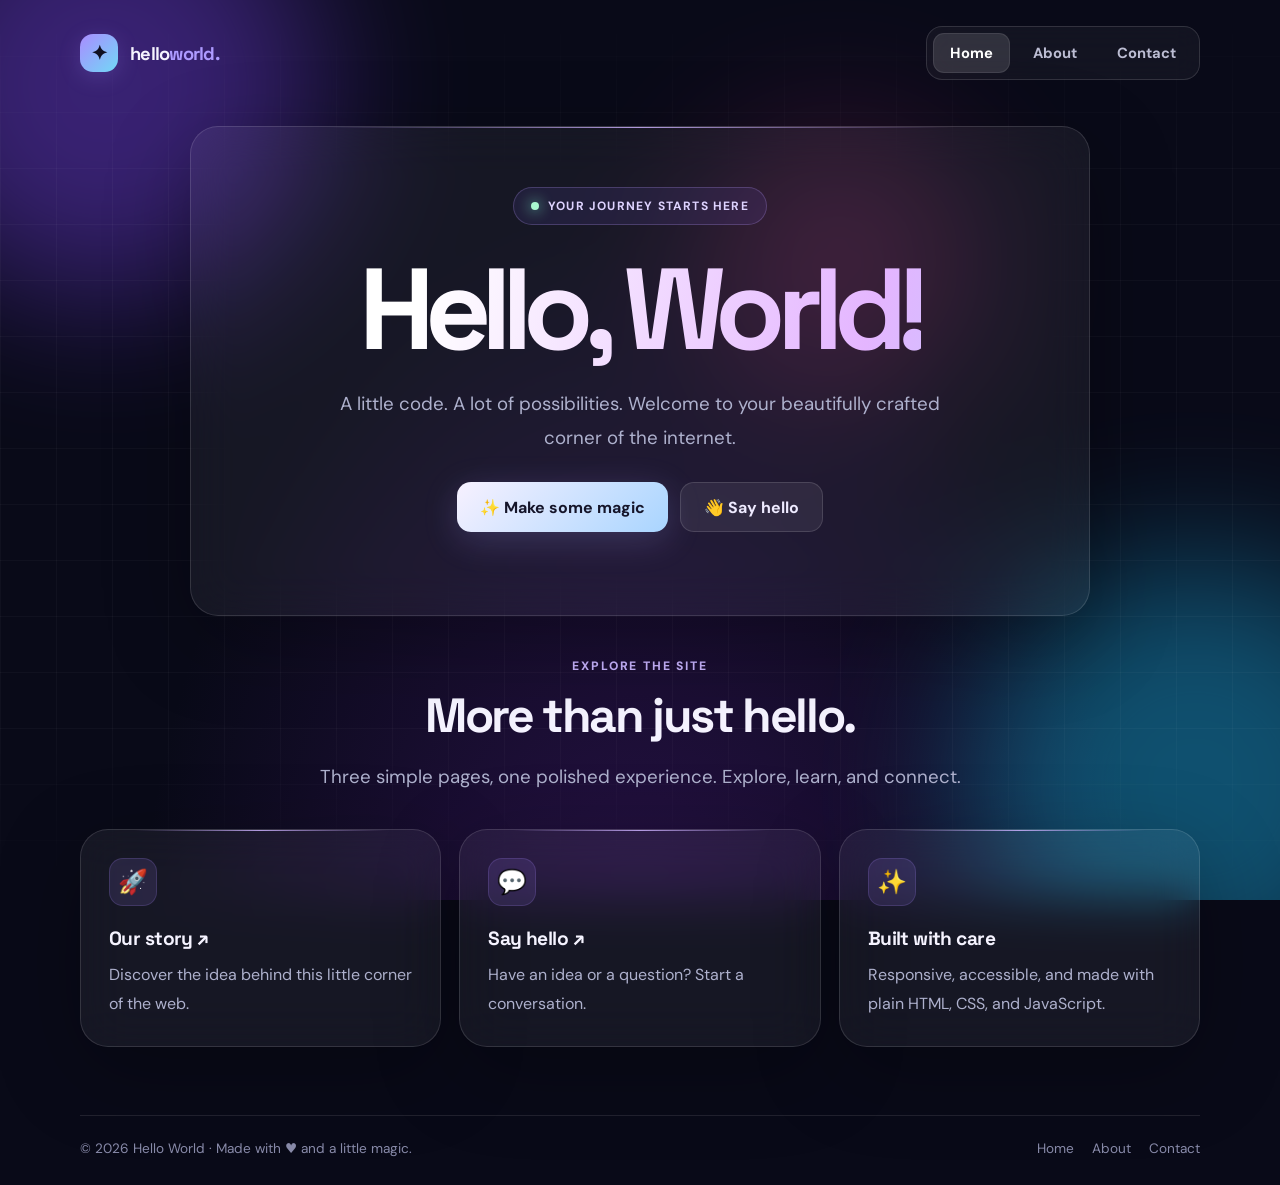
==== index.html @ 331b82f9 "added about, contact, index, readme.md, script and styless" ====
<!DOCTYPE html><html lang="en"><head><meta charset="UTF-8"><meta name="viewport" content="width=device-width,initial-scale=1.0"><meta name="theme-color" content="#090a18"><meta name="description" content="A beautiful Hello World starter website."><title>Home | Hello World</title><link rel="stylesheet" href="styles.css"></head><body><div class="background" aria-hidden="true"><div class="orb one"></div><div class="orb two"></div><div class="orb three"></div><div class="grid-bg"></div></div>
<div class="site-shell"><header class="site-header"><a class="brand" href="index.html" aria-label="Hello World home"><span class="brand-icon">✦</span><span class="brand-name">hello<b>world.</b></span></a><nav class="nav" aria-label="Main navigation"><a href="index.html" aria-current="page">Home</a><a href="about.html" >About</a><a href="contact.html" >Contact</a></nav></header><main><section class="hero-card glass"><div class="hero"><div class="pill"><span class="dot"></span> Your journey starts here</div><h1><span class="gradient-text">Hello, World!</span></h1><p>A little code. A lot of possibilities. Welcome to your beautifully crafted corner of the internet.</p><div class="actions"><button class="button primary" type="button" id="magic">✨ Make some magic</button><button class="button secondary" type="button" id="greeting">👋 Say hello</button></div><div class="status" id="status" role="status" aria-live="polite"></div></div></section><section aria-labelledby="explore-title"><div class="section-title"><span class="eyebrow">Explore the site</span><h2 class="section-heading" id="explore-title">More than just hello.</h2><p class="section-lead">Three simple pages, one polished experience. Explore, learn, and connect.</p></div><div class="features"><a class="feature glass" href="about.html"><span class="feature-icon" aria-hidden="true">🚀</span><h3>Our story ↗</h3><p>Discover the idea behind this little corner of the web.</p></a><a class="feature glass" href="contact.html"><span class="feature-icon" aria-hidden="true">💬</span><h3>Say hello ↗</h3><p>Have an idea or a question? Start a conversation.</p></a><div class="feature glass"><span class="feature-icon" aria-hidden="true">✨</span><h3>Built with care</h3><p>Responsive, accessible, and made with plain HTML, CSS, and JavaScript.</p></div></div></section></main><footer class="footer"><span>© <span id="year"></span> Hello World · Made with ♥ and a little magic.</span><div class="footer-links"><a href="index.html">Home</a><a href="about.html">About</a><a href="contact.html">Contact</a></div></footer></div><script src="script.js" defer></script></body></html>
---- styles.css ----
@import url('https://fonts.googleapis.com/css2?family=DM+Sans:wght@400;500;600;700&family=Space+Grotesk:wght@400;500;600;700&display=swap');
:root{color-scheme:dark;--bg:#090a18;--surface:rgba(255,255,255,.055);--surface-hover:rgba(255,255,255,.085);--border:rgba(255,255,255,.13);--text:#f5f3ff;--muted:#aeb1cd;--purple:#ad8bff;--cyan:#8ad8ff;--mint:#a9f5cf;--shadow:0 24px 85px rgba(0,0,0,.28)}
*{box-sizing:border-box}html{scroll-behavior:smooth}body{margin:0;min-height:100vh;font-family:'DM Sans',Inter,ui-sans-serif,system-ui,sans-serif;color:var(--text);background:var(--bg);overflow-x:hidden}button,input,textarea{font:inherit}button,a{-webkit-tap-highlight-color:transparent}a{color:inherit;text-decoration:none}button:focus-visible,a:focus-visible,input:focus-visible,textarea:focus-visible{outline:3px solid #c7b5ff;outline-offset:3px}
.background{position:fixed;inset:0;overflow:hidden;z-index:-2;pointer-events:none;background:radial-gradient(ellipse at 50% 115%,#281148 0%,transparent 56%),var(--bg)}.orb{position:absolute;border-radius:50%;filter:blur(75px);opacity:.4;animation:float 13s ease-in-out infinite alternate}.orb.one{width:430px;height:430px;left:-110px;top:-130px;background:#8046fa}.orb.two{width:450px;height:450px;right:-140px;bottom:-110px;background:#1ab9f1;animation-delay:-5s}.orb.three{width:270px;height:270px;left:55%;top:14%;background:#f43da0;animation-delay:-8s;opacity:.2}.grid-bg{position:absolute;inset:0;background-image:linear-gradient(rgba(255,255,255,.033) 1px,transparent 1px),linear-gradient(90deg,rgba(255,255,255,.033) 1px,transparent 1px);background-size:56px 56px;mask-image:linear-gradient(to bottom,transparent,#000 20%,#000 80%,transparent)}
.site-shell{width:min(1120px,calc(100% - 40px));margin:0 auto;min-height:100vh;display:flex;flex-direction:column}.site-header{display:flex;justify-content:space-between;align-items:center;padding:26px 0;gap:16px}.brand{display:inline-flex;align-items:center;gap:12px;font-family:'Space Grotesk',sans-serif;font-weight:700;font-size:1.15rem;letter-spacing:-.04em}.brand-icon{display:grid;place-items:center;width:38px;height:38px;border-radius:13px;background:linear-gradient(135deg,#a98cff,#72d8f6);color:#101022;font-size:20px;box-shadow:0 5px 22px rgba(163,139,255,.2)}.brand b{color:#ad9aff}.nav{display:flex;align-items:center;gap:6px;padding:6px;background:rgba(255,255,255,.045);border:1px solid var(--border);border-radius:16px;backdrop-filter:blur(14px)}.nav a{padding:10px 17px;border-radius:11px;color:#bcbdd3;font-size:.92rem;font-weight:700;transition:.2s}.nav a:hover,.nav a[aria-current=page]{color:white;background:rgba(255,255,255,.12)}.nav a[aria-current=page]{box-shadow:inset 0 0 0 1px rgba(255,255,255,.09)}
main{flex:1}.hero{padding:70px 0 42px;text-align:center}.pill{display:inline-flex;align-items:center;gap:9px;padding:10px 17px;border:1px solid rgba(187,159,255,.24);background:rgba(140,106,255,.1);border-radius:50px;color:#ded3ff;font-size:12px;font-weight:700;letter-spacing:.1em;text-transform:uppercase}.dot{height:8px;width:8px;border-radius:50%;background:#a8f8cf;box-shadow:0 0 14px #7afbc8}.hero h1{margin:24px auto 16px;max-width:900px;font-family:'Space Grotesk',sans-serif;font-size:clamp(3.2rem,9vw,7.5rem);letter-spacing:-.085em;line-height:1.06;font-weight:700}.gradient-text{background:linear-gradient(105deg,#fff 6%,#e4b5ff 42%,#91ddff 77%,#fff);background-size:220% auto;color:transparent;background-clip:text;-webkit-background-clip:text;animation:shimmer 8s linear infinite}.hero p,.section-lead{max-width:650px;margin:0 auto 28px;color:var(--muted);font-size:clamp(1rem,2vw,1.17rem);line-height:1.8}.actions{display:flex;justify-content:center;gap:12px;flex-wrap:wrap}.button{display:inline-flex;align-items:center;justify-content:center;gap:9px;min-height:50px;border-radius:14px;padding:13px 23px;font-weight:700;cursor:pointer;transition:transform .2s,box-shadow .2s,background .2s;border:1px solid var(--border)}.button:hover{transform:translateY(-3px)}.button.primary{border:0;color:#15152a;background:linear-gradient(135deg,#f7f1ff,#a9d5ff);box-shadow:0 8px 35px rgba(167,163,255,.2)}.button.primary:hover{box-shadow:0 12px 40px rgba(167,163,255,.4)}.button.secondary{color:#eeeaff;background:rgba(255,255,255,.07)}.button.secondary:hover{background:rgba(255,255,255,.13)}.status{min-height:25px;margin-top:18px;color:var(--mint);font-size:.94rem}.status.error{color:#ffb5bc}
.glass{position:relative;border:1px solid var(--border);border-radius:28px;background:var(--surface);backdrop-filter:blur(24px);-webkit-backdrop-filter:blur(24px);box-shadow:var(--shadow)}.glass::before{content:'';position:absolute;top:0;left:15%;right:15%;height:1px;background:linear-gradient(90deg,transparent,rgba(204,177,255,.85),transparent)}.hero-card{padding:60px 38px 40px;margin:20px auto 0;max-width:900px;overflow:hidden}.hero-card .hero{padding:0}.sparkle{position:absolute;pointer-events:none;font-size:22px;animation:pop 900ms ease-out forwards}.eyebrow{color:#c8b4ff;text-transform:uppercase;font-weight:800;letter-spacing:.15em;font-size:.76rem}.section-heading{font-family:'Space Grotesk',sans-serif;font-size:clamp(1.9rem,4vw,3rem);line-height:1.2;letter-spacing:-.05em;margin:12px 0 15px}.features{display:grid;grid-template-columns:repeat(3,1fr);gap:18px;margin:35px 0 50px}.feature{padding:28px;transition:transform .2s,background .2s}.feature:hover{transform:translateY(-5px);background:var(--surface-hover)}.feature-icon{width:48px;height:48px;display:grid;place-items:center;font-size:24px;border-radius:14px;background:rgba(165,135,255,.13);border:1px solid rgba(173,139,255,.18)}.feature h3{font-family:'Space Grotesk',sans-serif;font-size:1.2rem;margin:20px 0 10px;letter-spacing:-.03em}.feature p,.body-copy{color:var(--muted);line-height:1.8;margin:0}.page-intro{text-align:center;padding:70px 0 35px}.page-intro h1{font-family:'Space Grotesk',sans-serif;font-size:clamp(3.1rem,8vw,6rem);letter-spacing:-.075em;line-height:1.08;margin:22px 0 16px}.page-intro p{max-width:650px;margin:0 auto;color:var(--muted);font-size:1.12rem;line-height:1.8}.about-grid{display:grid;grid-template-columns:1.1fr .9fr;gap:22px;margin:24px 0 40px}.about-panel{padding:38px}.about-panel h2{font-family:'Space Grotesk',sans-serif;letter-spacing:-.05em;font-size:2rem;margin:12px 0 18px}.about-panel .body-copy+.body-copy{margin-top:16px}.quote-panel{display:flex;flex-direction:column;justify-content:center;background:linear-gradient(145deg,rgba(140,96,241,.2),rgba(63,161,201,.1))}.quote{font-family:'Space Grotesk',sans-serif;font-size:clamp(1.7rem,3vw,2.4rem);line-height:1.4;letter-spacing:-.05em;margin:18px 0}.small-muted{color:#c1c0d9;font-size:.88rem}.section-title{text-align:center;margin:38px 0 18px}.contact-layout{display:grid;grid-template-columns:1.2fr .8fr;gap:22px;margin:24px 0 55px}.contact-form,.contact-aside{padding:34px}.contact-form h2,.contact-aside h2{font-family:'Space Grotesk',sans-serif;letter-spacing:-.04em;margin:0 0 10px;font-size:1.7rem}.contact-form .body-copy{margin-bottom:26px}.form-row{display:grid;grid-template-columns:1fr 1fr;gap:16px}.field{margin-bottom:18px}.field label{display:block;margin-bottom:9px;color:#e8e5f6;font-size:.91rem;font-weight:700}.field input,.field textarea{display:block;width:100%;background:rgba(4,5,20,.43);border:1px solid rgba(255,255,255,.16);border-radius:12px;color:var(--text);padding:14px 15px;transition:border-color .2s,box-shadow .2s}.field input::placeholder,.field textarea::placeholder{color:#777994}.field input:focus,.field textarea:focus{outline:none;border-color:#a88bff;box-shadow:0 0 0 3px rgba(168,139,255,.15)}.field textarea{resize:vertical;min-height:150px}.note{font-size:.84rem;color:#aaaac7;line-height:1.6;margin:13px 0 0}.aside-item{padding:19px 0;border-bottom:1px solid var(--border)}.aside-item:last-child{border:0}.aside-item strong{display:block;font-size:1.02rem;margin-bottom:8px}.aside-item p{color:var(--muted);line-height:1.7;margin:0}.footer{display:flex;align-items:center;justify-content:space-between;gap:15px;border-top:1px solid rgba(255,255,255,.1);padding:24px 0 28px;margin-top:18px;color:#898baa;font-size:.85rem}.footer-links{display:flex;gap:18px}.footer a:hover{color:#e9dfff}
@keyframes float{to{transform:translate(90px,65px) scale(1.15)}}@keyframes shimmer{to{background-position:220% center}}@keyframes pop{0%{opacity:0;transform:translate(-50%,-50%) scale(.3) rotate(0)}30%{opacity:1}100%{opacity:0;transform:translate(-50%,-120px) scale(1.5) rotate(55deg)}}
@media(max-width:760px){.site-shell{width:min(100% - 28px,1120px)}.site-header{padding:18px 0}.brand{font-size:1rem}.nav a{padding:9px 11px;font-size:.85rem}.hero{padding:40px 0 30px}.hero-card{padding:46px 22px 30px}.features{grid-template-columns:1fr;gap:14px}.about-grid,.contact-layout{grid-template-columns:1fr}.page-intro{padding:46px 0 25px}.about-panel,.contact-form,.contact-aside{padding:27px}.footer{flex-direction:column;text-align:center}.contact-layout{margin-bottom:20px}}
@media(max-width:440px){.brand .brand-name{display:none}.nav{gap:0}.nav a{padding:9px 12px}.hero h1{font-size:clamp(3rem,14vw,4.5rem)}.hero-card{border-radius:22px}.button{width:100%}.form-row{grid-template-columns:1fr;gap:0}}
@media(prefers-reduced-motion:reduce){*,*::before,*::after{animation-duration:.01ms!important;animation-iteration-count:1!important;transition-duration:.01ms!important;scroll-behavior:auto!important}}
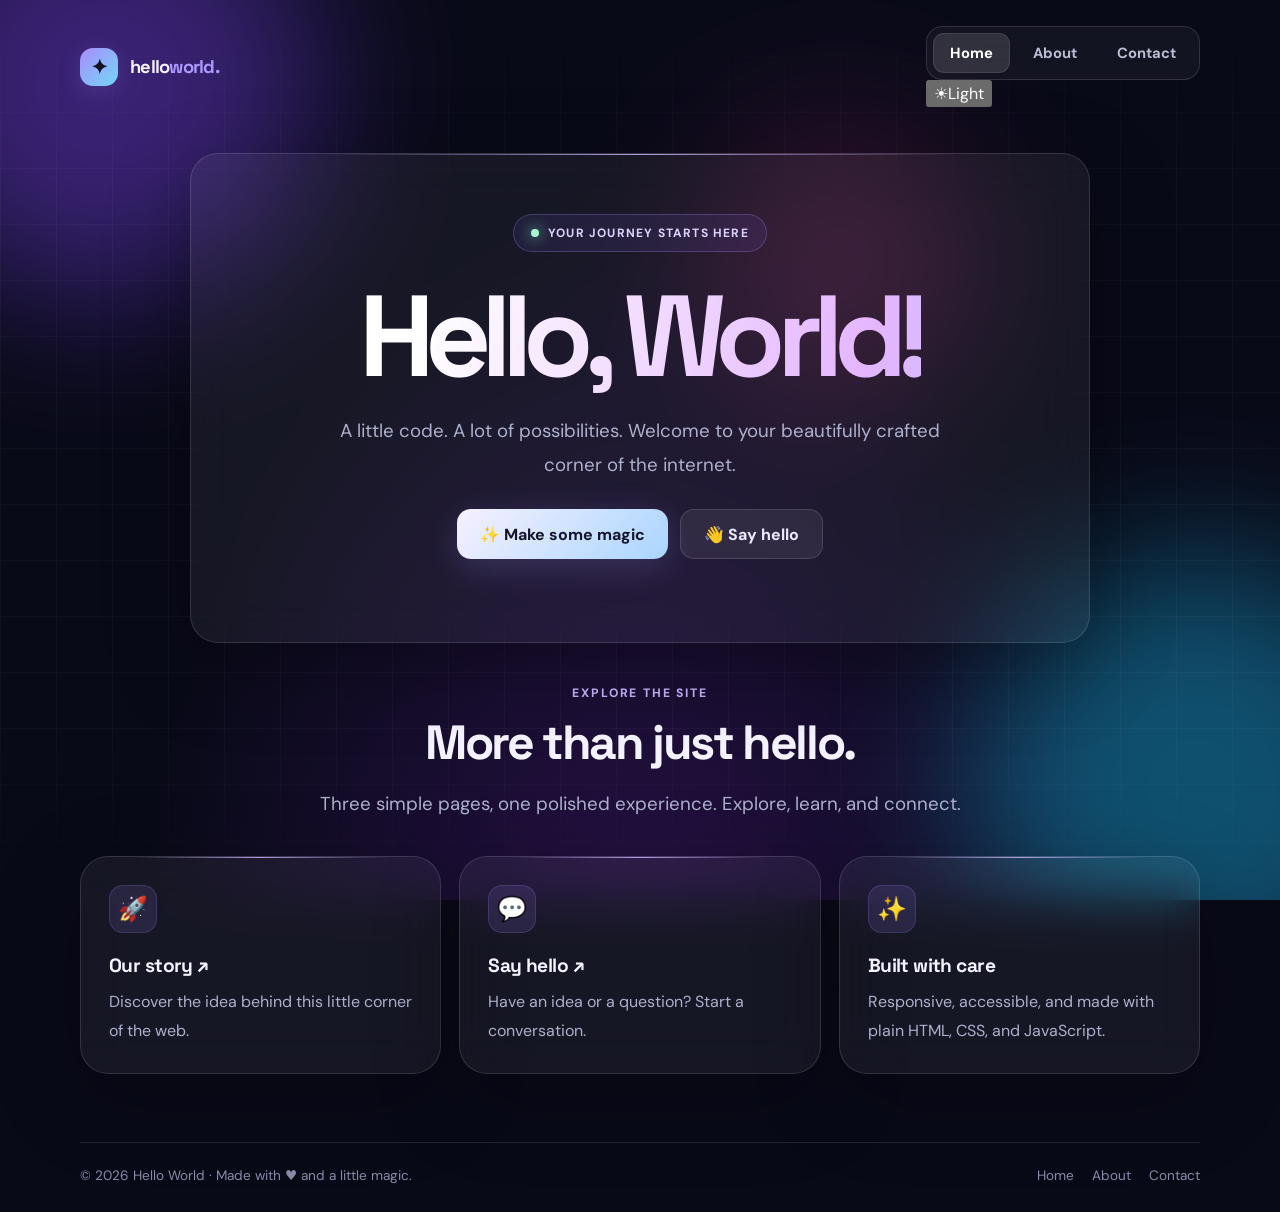
==== commit 8f854af9: "Add persistent dark/light theme toggle to index.html" ====
--- a/index.html
+++ b/index.html
@@ -1,2 +1,2 @@
-<!DOCTYPE html><html lang="en"><head><meta charset="UTF-8"><meta name="viewport" content="width=device-width,initial-scale=1.0"><meta name="theme-color" content="#090a18"><meta name="description" content="A beautiful Hello World starter website."><title>Home | Hello World</title><link rel="stylesheet" href="styles.css"></head><body><div class="background" aria-hidden="true"><div class="orb one"></div><div class="orb two"></div><div class="orb three"></div><div class="grid-bg"></div></div>
-<div class="site-shell"><header class="site-header"><a class="brand" href="index.html" aria-label="Hello World home"><span class="brand-icon">✦</span><span class="brand-name">hello<b>world.</b></span></a><nav class="nav" aria-label="Main navigation"><a href="index.html" aria-current="page">Home</a><a href="about.html" >About</a><a href="contact.html" >Contact</a></nav></header><main><section class="hero-card glass"><div class="hero"><div class="pill"><span class="dot"></span> Your journey starts here</div><h1><span class="gradient-text">Hello, World!</span></h1><p>A little code. A lot of possibilities. Welcome to your beautifully crafted corner of the internet.</p><div class="actions"><button class="button primary" type="button" id="magic">✨ Make some magic</button><button class="button secondary" type="button" id="greeting">👋 Say hello</button></div><div class="status" id="status" role="status" aria-live="polite"></div></div></section><section aria-labelledby="explore-title"><div class="section-title"><span class="eyebrow">Explore the site</span><h2 class="section-heading" id="explore-title">More than just hello.</h2><p class="section-lead">Three simple pages, one polished experience. Explore, learn, and connect.</p></div><div class="features"><a class="feature glass" href="about.html"><span class="feature-icon" aria-hidden="true">🚀</span><h3>Our story ↗</h3><p>Discover the idea behind this little corner of the web.</p></a><a class="feature glass" href="contact.html"><span class="feature-icon" aria-hidden="true">💬</span><h3>Say hello ↗</h3><p>Have an idea or a question? Start a conversation.</p></a><div class="feature glass"><span class="feature-icon" aria-hidden="true">✨</span><h3>Built with care</h3><p>Responsive, accessible, and made with plain HTML, CSS, and JavaScript.</p></div></div></section></main><footer class="footer"><span>© <span id="year"></span> Hello World · Made with ♥ and a little magic.</span><div class="footer-links"><a href="index.html">Home</a><a href="about.html">About</a><a href="contact.html">Contact</a></div></footer></div><script src="script.js" defer></script></body></html>+<!DOCTYPE html><html lang="en"><head><meta charset="UTF-8"><meta name="viewport" content="width=device-width,initial-scale=1.0"><meta name="theme-color" content="#090a18"><meta name="description" content="A beautiful Hello World starter website."><title>Home | Hello World</title><script>(function(){try{var saved=localStorage.getItem("hello-world-theme");var theme=saved==="light"||saved==="dark"?saved:(matchMedia("(prefers-color-scheme: light)").matches?"light":"dark");document.documentElement.dataset.theme=theme;document.querySelector('meta[name="theme-color"]').content=theme==="light"?"#f7f8ff":"#090a18"}catch(e){document.documentElement.dataset.theme="dark"}})();</script><link rel="stylesheet" href="styles.css"></head><body><div class="background" aria-hidden="true"><div class="orb one"></div><div class="orb two"></div><div class="orb three"></div><div class="grid-bg"></div></div>
+<div class="site-shell"><header class="site-header"><a class="brand" href="index.html" aria-label="Hello World home"><span class="brand-icon">✦</span><span class="brand-name">hello<b>world.</b></span></a><div class="header-actions"><nav class="nav" aria-label="Main navigation"><a href="index.html" aria-current="page">Home</a><a href="about.html" >About</a><a href="contact.html" >Contact</a></nav><button class="theme-toggle" id="theme-toggle" type="button" aria-label="Switch to light mode" aria-pressed="false"><span class="theme-icon" aria-hidden="true">☀️</span><span class="theme-label">Light</span></button></div></header><main><section class="hero-card glass"><div class="hero"><div class="pill"><span class="dot"></span> Your journey starts here</div><h1><span class="gradient-text">Hello, World!</span></h1><p>A little code. A lot of possibilities. Welcome to your beautifully crafted corner of the internet.</p><div class="actions"><button class="button primary" type="button" id="magic">✨ Make some magic</button><button class="button secondary" type="button" id="greeting">👋 Say hello</button></div><div class="status" id="status" role="status" aria-live="polite"></div></div></section><section aria-labelledby="explore-title"><div class="section-title"><span class="eyebrow">Explore the site</span><h2 class="section-heading" id="explore-title">More than just hello.</h2><p class="section-lead">Three simple pages, one polished experience. Explore, learn, and connect.</p></div><div class="features"><a class="feature glass" href="about.html"><span class="feature-icon" aria-hidden="true">🚀</span><h3>Our story ↗</h3><p>Discover the idea behind this little corner of the web.</p></a><a class="feature glass" href="contact.html"><span class="feature-icon" aria-hidden="true">💬</span><h3>Say hello ↗</h3><p>Have an idea or a question? Start a conversation.</p></a><div class="feature glass"><span class="feature-icon" aria-hidden="true">✨</span><h3>Built with care</h3><p>Responsive, accessible, and made with plain HTML, CSS, and JavaScript.</p></div></div></section></main><footer class="footer"><span>© <span id="year"></span> Hello World · Made with ♥ and a little magic.</span><div class="footer-links"><a href="index.html">Home</a><a href="about.html">About</a><a href="contact.html">Contact</a></div></footer></div><script src="script.js" defer></script></body></html>
